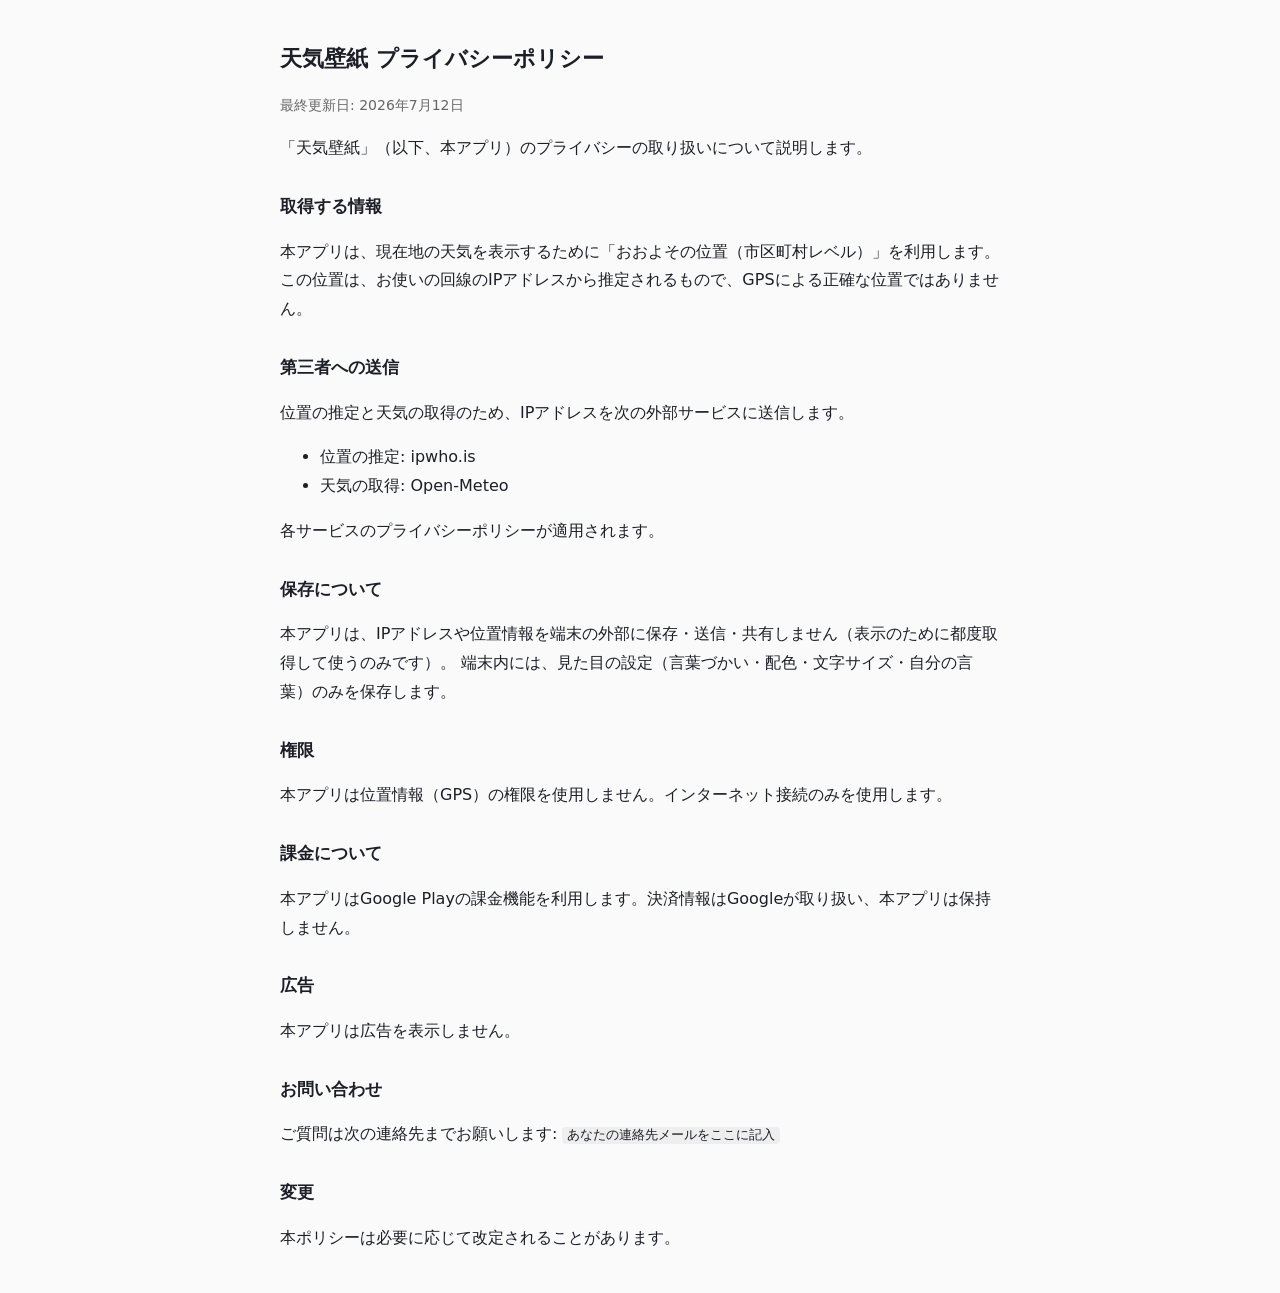
==== privacy.html @ 2662bd40 "天気壁紙 プライバシーポリシー公開ページ" ====
<!DOCTYPE html>
<html lang="ja">
<head>
<meta charset="utf-8">
<meta name="viewport" content="width=device-width, initial-scale=1">
<title>天気壁紙 プライバシーポリシー</title>
<style>
  body { font-family: system-ui, sans-serif; max-width: 720px; margin: 0 auto; padding: 24px;
         line-height: 1.8; color: #1c1f27; background: #fafafa; }
  h1 { font-size: 22px; } h2 { font-size: 17px; margin-top: 28px; }
  code { background: #eee; padding: 1px 5px; border-radius: 4px; }
  .muted { color: #666; font-size: 14px; }
</style>
</head>
<body>
<h1>天気壁紙 プライバシーポリシー</h1>
<p class="muted">最終更新日: 2026年7月12日</p>

<p>「天気壁紙」（以下、本アプリ）のプライバシーの取り扱いについて説明します。</p>

<h2>取得する情報</h2>
<p>本アプリは、現在地の天気を表示するために「おおよその位置（市区町村レベル）」を利用します。
この位置は、お使いの回線のIPアドレスから推定されるもので、GPSによる正確な位置ではありません。</p>

<h2>第三者への送信</h2>
<p>位置の推定と天気の取得のため、IPアドレスを次の外部サービスに送信します。</p>
<ul>
  <li>位置の推定: ipwho.is</li>
  <li>天気の取得: Open-Meteo</li>
</ul>
<p>各サービスのプライバシーポリシーが適用されます。</p>

<h2>保存について</h2>
<p>本アプリは、IPアドレスや位置情報を端末の外部に保存・送信・共有しません（表示のために都度取得して使うのみです）。
端末内には、見た目の設定（言葉づかい・配色・文字サイズ・自分の言葉）のみを保存します。</p>

<h2>権限</h2>
<p>本アプリは位置情報（GPS）の権限を使用しません。インターネット接続のみを使用します。</p>

<h2>課金について</h2>
<p>本アプリはGoogle Playの課金機能を利用します。決済情報はGoogleが取り扱い、本アプリは保持しません。</p>

<h2>広告</h2>
<p>本アプリは広告を表示しません。</p>

<h2>お問い合わせ</h2>
<p>ご質問は次の連絡先までお願いします: <code>あなたの連絡先メールをここに記入</code></p>

<h2>変更</h2>
<p>本ポリシーは必要に応じて改定されることがあります。</p>
</body>
</html>
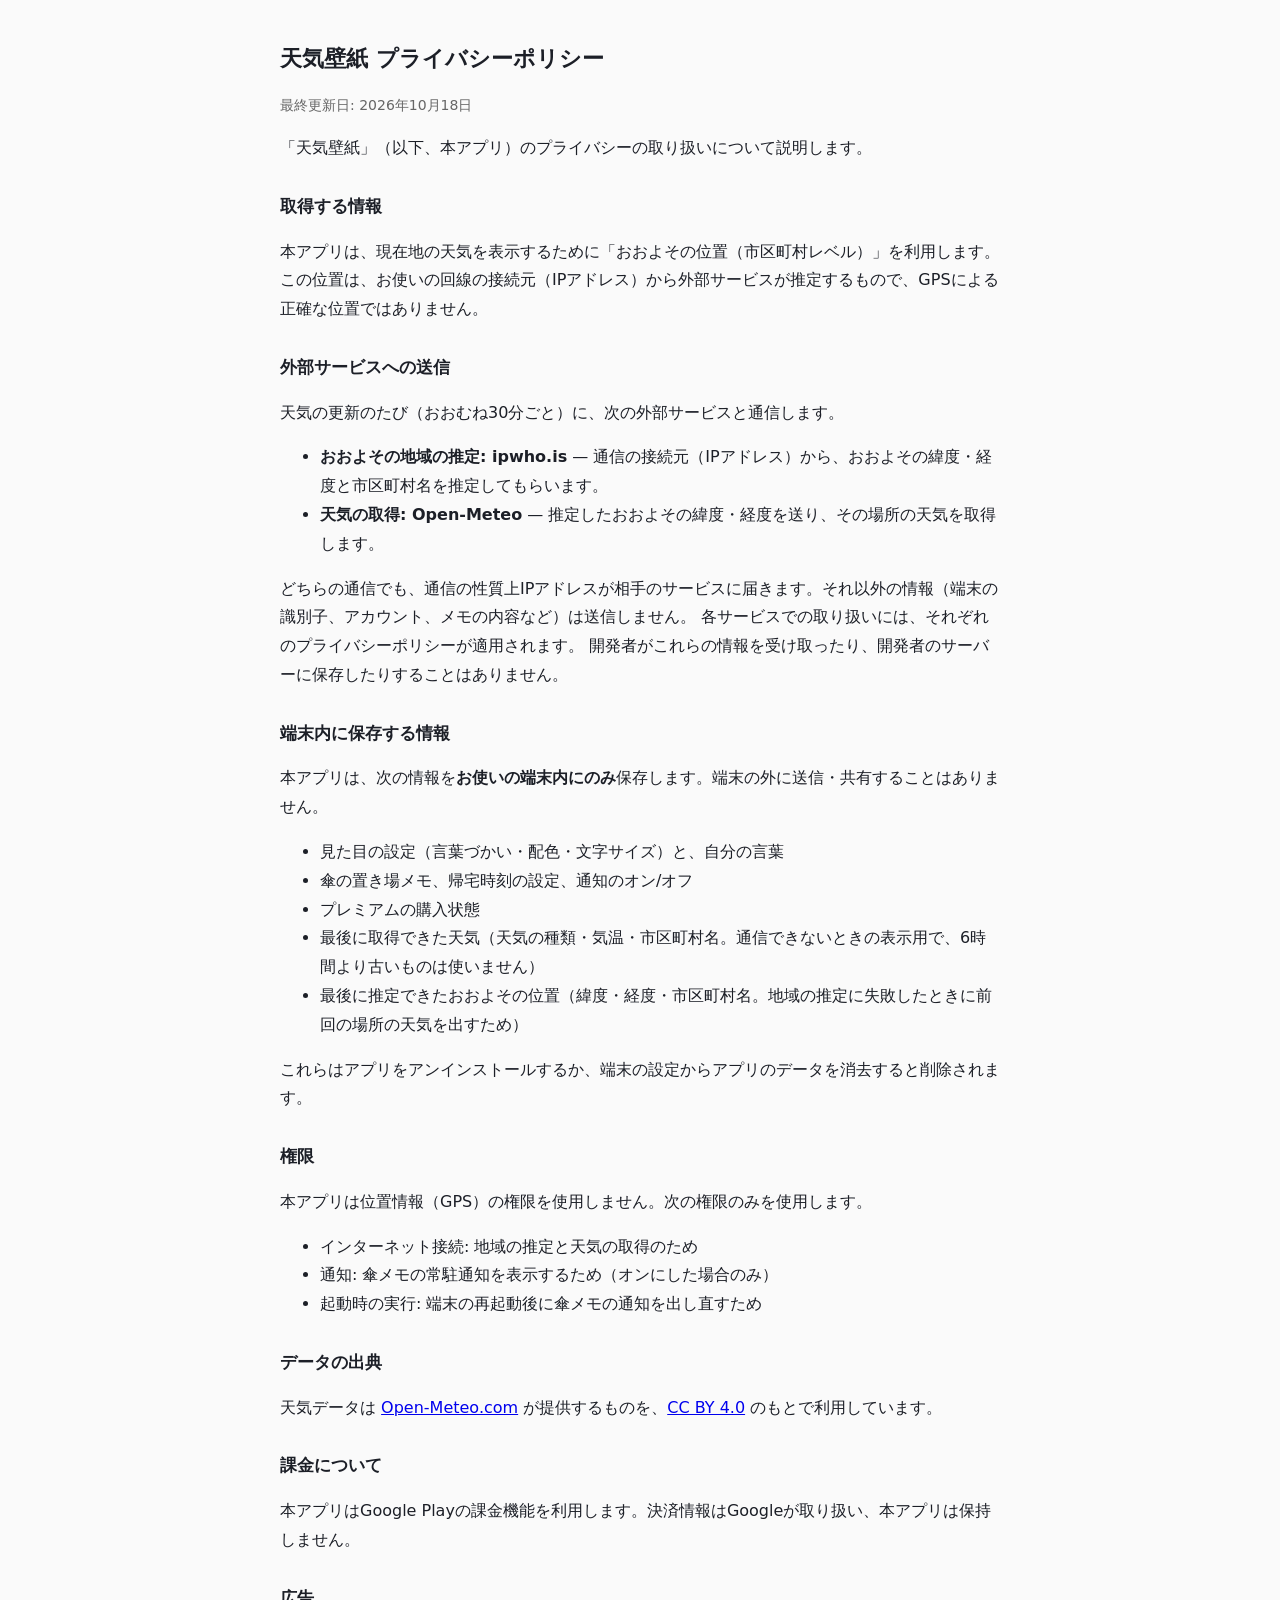
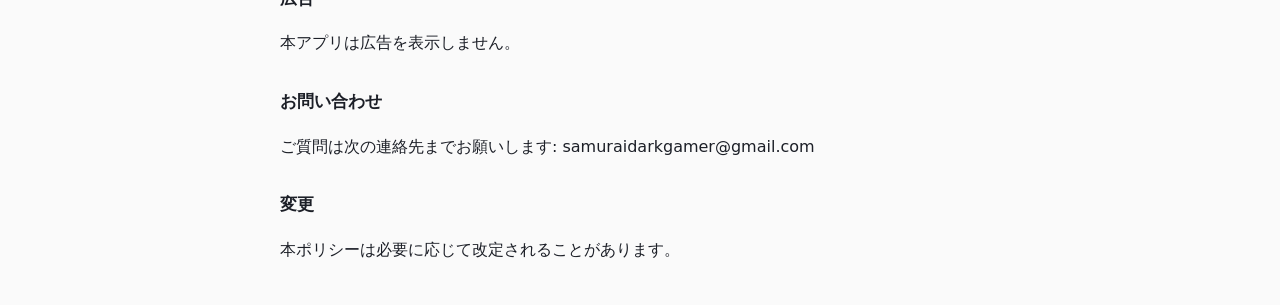
==== commit 0a8a6c11: "ポリシー更新: 端末内に保存する情報・権限・データの出典・問い合わせ先 Co-Authored-By: Claude Opus 5.5 <noreply@anthropic.com>" ====
--- a/privacy.html
+++ b/privacy.html
@@ -14,28 +14,45 @@
 </head>
 <body>
 <h1>天気壁紙 プライバシーポリシー</h1>
-<p class="muted">最終更新日: 2026年7月12日</p>
+<p class="muted">最終更新日: 2026年10月18日</p>
 
 <p>「天気壁紙」（以下、本アプリ）のプライバシーの取り扱いについて説明します。</p>
 
 <h2>取得する情報</h2>
 <p>本アプリは、現在地の天気を表示するために「おおよその位置（市区町村レベル）」を利用します。
-この位置は、お使いの回線のIPアドレスから推定されるもので、GPSによる正確な位置ではありません。</p>
+この位置は、お使いの回線の接続元（IPアドレス）から外部サービスが推定するもので、GPSによる正確な位置ではありません。</p>
 
-<h2>第三者への送信</h2>
-<p>位置の推定と天気の取得のため、IPアドレスを次の外部サービスに送信します。</p>
+<h2>外部サービスへの送信</h2>
+<p>天気の更新のたび（おおむね30分ごと）に、次の外部サービスと通信します。</p>
 <ul>
-  <li>位置の推定: ipwho.is</li>
-  <li>天気の取得: Open-Meteo</li>
+  <li><strong>おおよその地域の推定: ipwho.is</strong> — 通信の接続元（IPアドレス）から、おおよその緯度・経度と市区町村名を推定してもらいます。</li>
+  <li><strong>天気の取得: Open-Meteo</strong> — 推定したおおよその緯度・経度を送り、その場所の天気を取得します。</li>
 </ul>
-<p>各サービスのプライバシーポリシーが適用されます。</p>
+<p>どちらの通信でも、通信の性質上IPアドレスが相手のサービスに届きます。それ以外の情報（端末の識別子、アカウント、メモの内容など）は送信しません。
+各サービスでの取り扱いには、それぞれのプライバシーポリシーが適用されます。
+開発者がこれらの情報を受け取ったり、開発者のサーバーに保存したりすることはありません。</p>
 
-<h2>保存について</h2>
-<p>本アプリは、IPアドレスや位置情報を端末の外部に保存・送信・共有しません（表示のために都度取得して使うのみです）。
-端末内には、見た目の設定（言葉づかい・配色・文字サイズ・自分の言葉）のみを保存します。</p>
+<h2>端末内に保存する情報</h2>
+<p>本アプリは、次の情報を<strong>お使いの端末内にのみ</strong>保存します。端末の外に送信・共有することはありません。</p>
+<ul>
+  <li>見た目の設定（言葉づかい・配色・文字サイズ）と、自分の言葉</li>
+  <li>傘の置き場メモ、帰宅時刻の設定、通知のオン/オフ</li>
+  <li>プレミアムの購入状態</li>
+  <li>最後に取得できた天気（天気の種類・気温・市区町村名。通信できないときの表示用で、6時間より古いものは使いません）</li>
+  <li>最後に推定できたおおよその位置（緯度・経度・市区町村名。地域の推定に失敗したときに前回の場所の天気を出すため）</li>
+</ul>
+<p>これらはアプリをアンインストールするか、端末の設定からアプリのデータを消去すると削除されます。</p>
 
 <h2>権限</h2>
-<p>本アプリは位置情報（GPS）の権限を使用しません。インターネット接続のみを使用します。</p>
+<p>本アプリは位置情報（GPS）の権限を使用しません。次の権限のみを使用します。</p>
+<ul>
+  <li>インターネット接続: 地域の推定と天気の取得のため</li>
+  <li>通知: 傘メモの常駐通知を表示するため（オンにした場合のみ）</li>
+  <li>起動時の実行: 端末の再起動後に傘メモの通知を出し直すため</li>
+</ul>
+
+<h2>データの出典</h2>
+<p>天気データは <a href="https://open-meteo.com/">Open-Meteo.com</a> が提供するものを、<a href="https://creativecommons.org/licenses/by/4.0/deed.ja">CC BY 4.0</a> のもとで利用しています。</p>
 
 <h2>課金について</h2>
 <p>本アプリはGoogle Playの課金機能を利用します。決済情報はGoogleが取り扱い、本アプリは保持しません。</p>
@@ -44,7 +61,7 @@
 <p>本アプリは広告を表示しません。</p>
 
 <h2>お問い合わせ</h2>
-<p>ご質問は次の連絡先までお願いします: <code>あなたの連絡先メールをここに記入</code></p>
+<p>ご質問は次の連絡先までお願いします: samuraidarkgamer@gmail.com</p>
 
 <h2>変更</h2>
 <p>本ポリシーは必要に応じて改定されることがあります。</p>
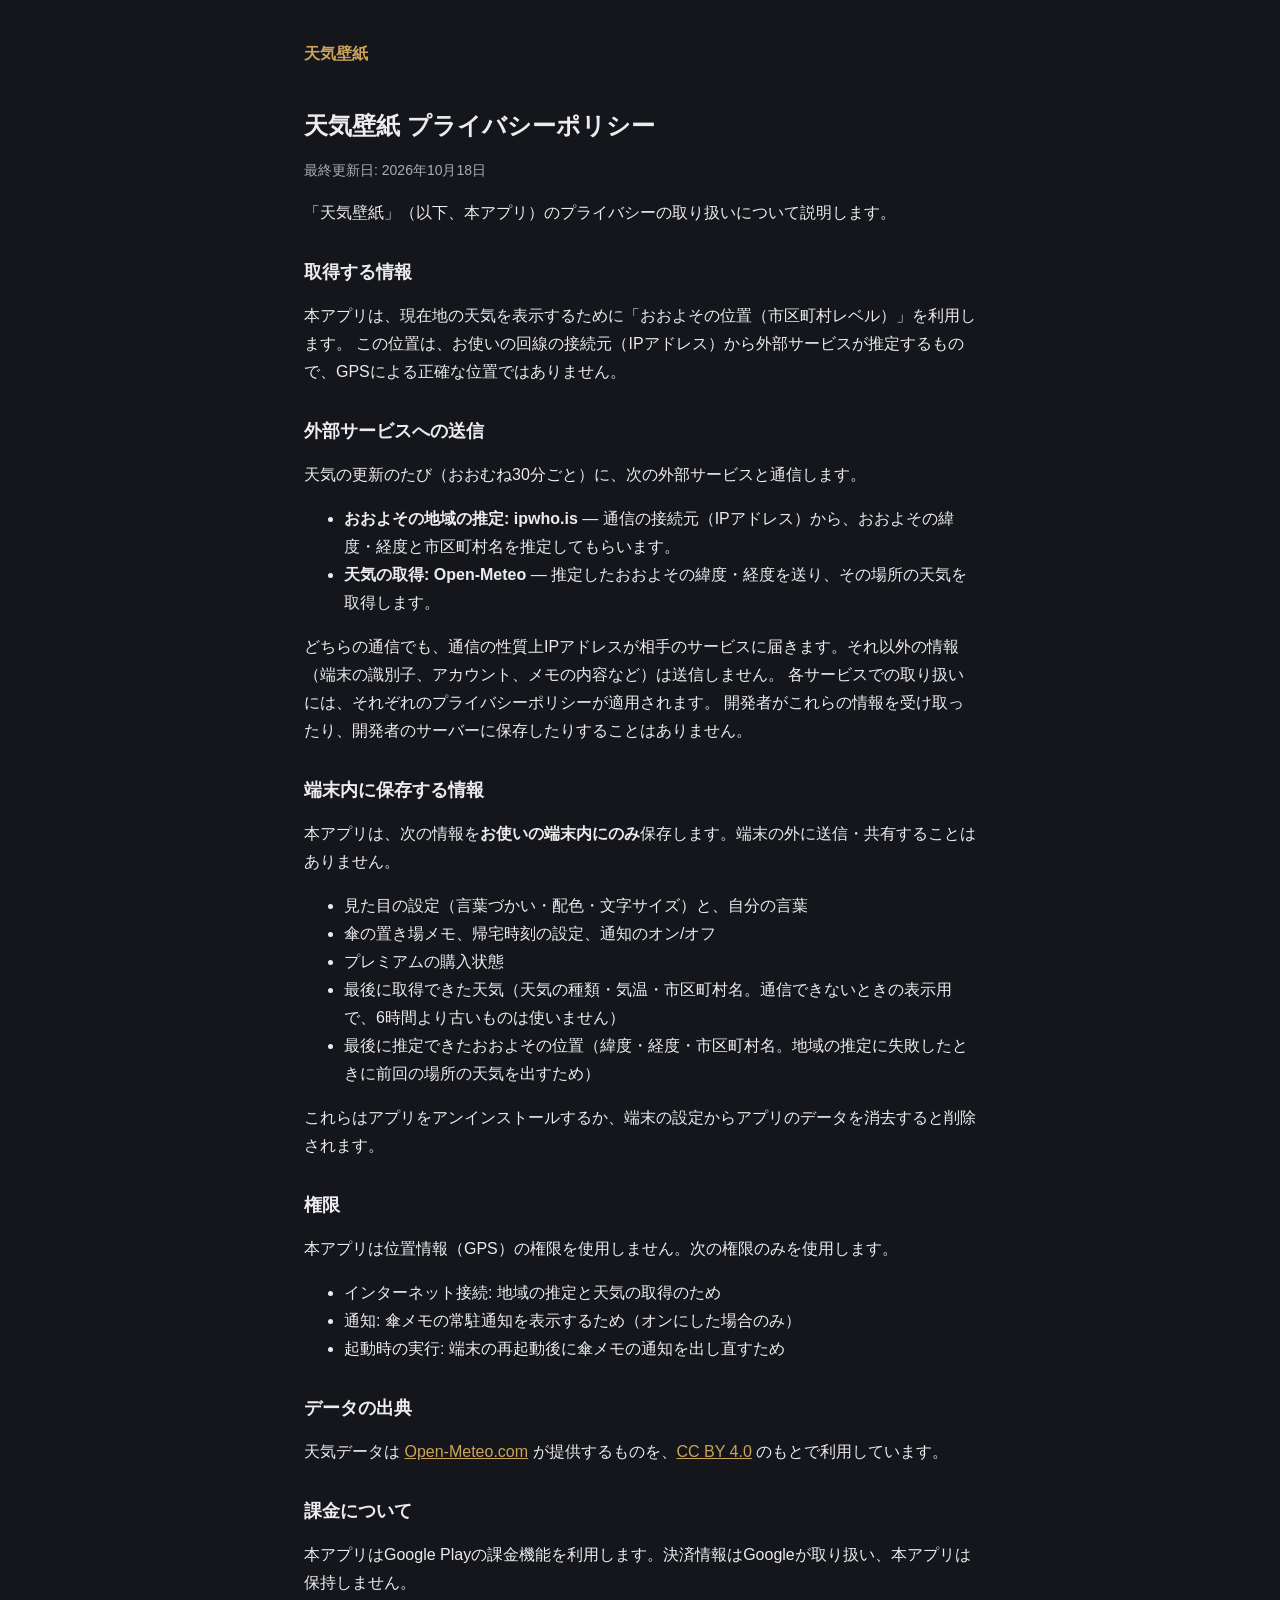
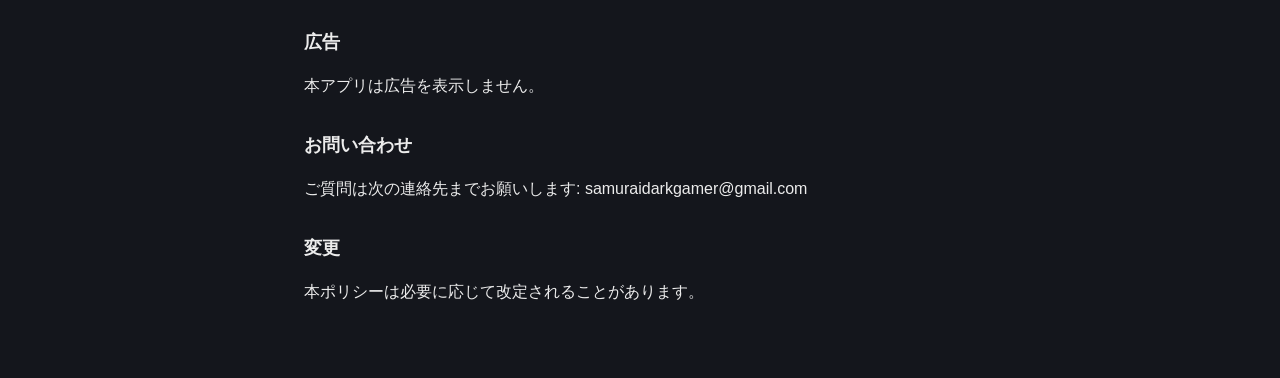
==== commit d137b1af: "トップを紹介ページにし、プライバシーポリシーの見た目をそろえる - トップ: 左揃え、実際の壁紙画面を主役に、Play へのボタンを追加 - プライバシーポリシー: 見た目だけ共通の style.cs" ====
--- a/privacy.html
+++ b/privacy.html
@@ -4,15 +4,11 @@
 <meta charset="utf-8">
 <meta name="viewport" content="width=device-width, initial-scale=1">
 <title>天気壁紙 プライバシーポリシー</title>
-<style>
-  body { font-family: system-ui, sans-serif; max-width: 720px; margin: 0 auto; padding: 24px;
-         line-height: 1.8; color: #1c1f27; background: #fafafa; }
-  h1 { font-size: 22px; } h2 { font-size: 17px; margin-top: 28px; }
-  code { background: #eee; padding: 1px 5px; border-radius: 4px; }
-  .muted { color: #666; font-size: 14px; }
-</style>
+<link rel="stylesheet" href="style.css">
 </head>
 <body>
+<div class="wrap doc">
+<p class="site-name"><a href="./">天気壁紙</a></p>
 <h1>天気壁紙 プライバシーポリシー</h1>
 <p class="muted">最終更新日: 2026年10月18日</p>
 
@@ -65,5 +61,6 @@
 
 <h2>変更</h2>
 <p>本ポリシーは必要に応じて改定されることがあります。</p>
+</div>
 </body>
 </html>
--- a/style.css
+++ b/style.css
@@ -0,0 +1,45 @@
+/* 天気壁紙 紹介サイト 共通の見た目(トップとプライバシーポリシーで共用) */
+:root { --bg: #14161c; --text: #ececec; --muted: #a9adb8; --gold: #cba45a; --line: #2c303a; }
+* { box-sizing: border-box; }
+body { margin: 0; background: var(--bg); color: var(--text);
+       font-family: "Noto Sans JP", "Hiragino Kaku Gothic ProN", "Yu Gothic", Meiryo, sans-serif;
+       font-size: 16px; line-height: 1.75; }
+.wrap { max-width: 920px; margin: 0 auto; padding: 40px 24px 56px; }
+a { color: var(--gold); }
+h1, h2 { line-height: 1.5; font-weight: 700; }
+strong { font-weight: 700; }
+.site-name { margin: 0 0 40px; font-size: 16px; font-weight: 700; }
+.site-name a { text-decoration: none; }
+.nb { display: inline-block; white-space: nowrap; }
+.muted { color: var(--muted); font-size: 14px; }
+
+/* トップ */
+.hero { display: flex; gap: 56px; align-items: center; }
+.hero-shot { flex: 0 0 270px; }
+.hero-shot img { display: block; width: 100%; height: auto; border-radius: 16px; border: 1px solid var(--line); }
+.hero-text h1 { margin: 0 0 16px; font-size: 32px; }
+.hero-text p { margin: 0 0 16px; }
+.button { display: inline-block; margin-top: 16px; padding: 14px 24px; border-radius: 8px;
+          background: var(--gold); color: #14161c; font-weight: 700; text-decoration: none; }
+.button:hover, .button:focus-visible { background: #dbb873; }
+.points { max-width: 640px; margin-top: 64px; }
+.points h2 { margin: 32px 0 4px; font-size: 18px; }
+.points p { margin: 0; }
+.foot { margin-top: 64px; padding-top: 24px; border-top: 1px solid var(--line); font-size: 14px; }
+
+/* プライバシーポリシー */
+.doc { max-width: 720px; }
+.doc h1 { margin: 0 0 8px; font-size: 24px; }
+.doc h2 { margin: 32px 0 8px; font-size: 18px; }
+.doc code { background: #23262f; padding: 1px 5px; border-radius: 4px; }
+
+@media (max-width: 700px) {
+  .wrap { padding: 24px 20px 40px; }
+  .site-name { margin-bottom: 24px; }
+  .hero { flex-direction: column; align-items: flex-start; gap: 28px; }
+  .hero-shot { flex: none; width: 200px; }
+  .hero-text h1 { font-size: 26px; }
+  .doc h1 { font-size: 20px; }
+  .button { display: block; text-align: center; }
+  .points { margin-top: 48px; }
+}
